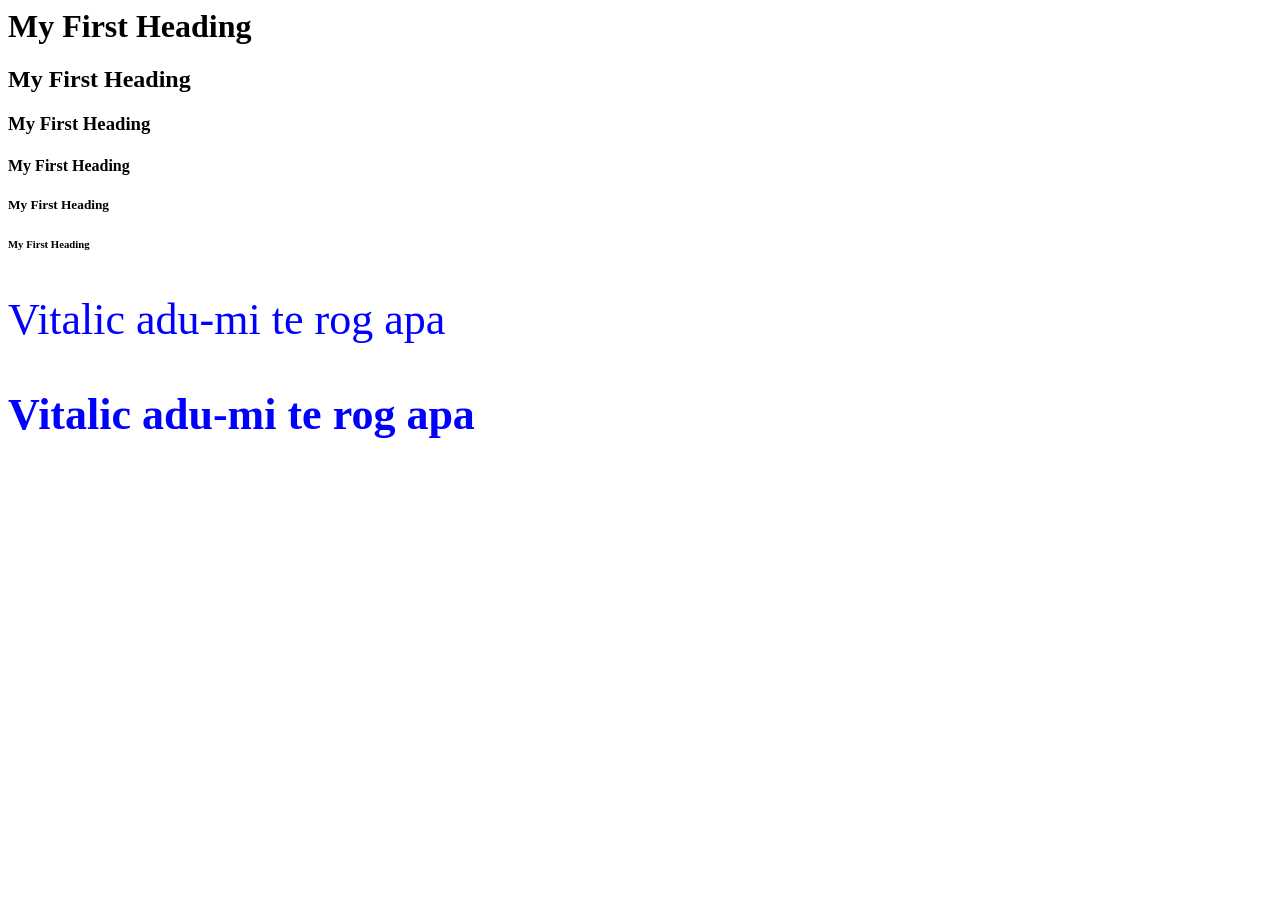
==== index.html @ 268a9c5b "creat 2 fisiere" ====
<html>
<head>
    <title>Page Title</title>
</head>
<body>

<h1>My First Heading</h1>
<h2>My First Heading</h2>
<h3>My First Heading</h3>
<h4>My First Heading</h4>
<h5>My First Heading</h5>
<h6>My First Heading</h6>



<div>
    <p style="color: blue; font-size: 44px;">Vitalic adu-mi te rog apa</p>
    <b style="color: blue; font-size: 44px;">Vitalic adu-mi te rog apa</b>

 </div>

</body>
</html>
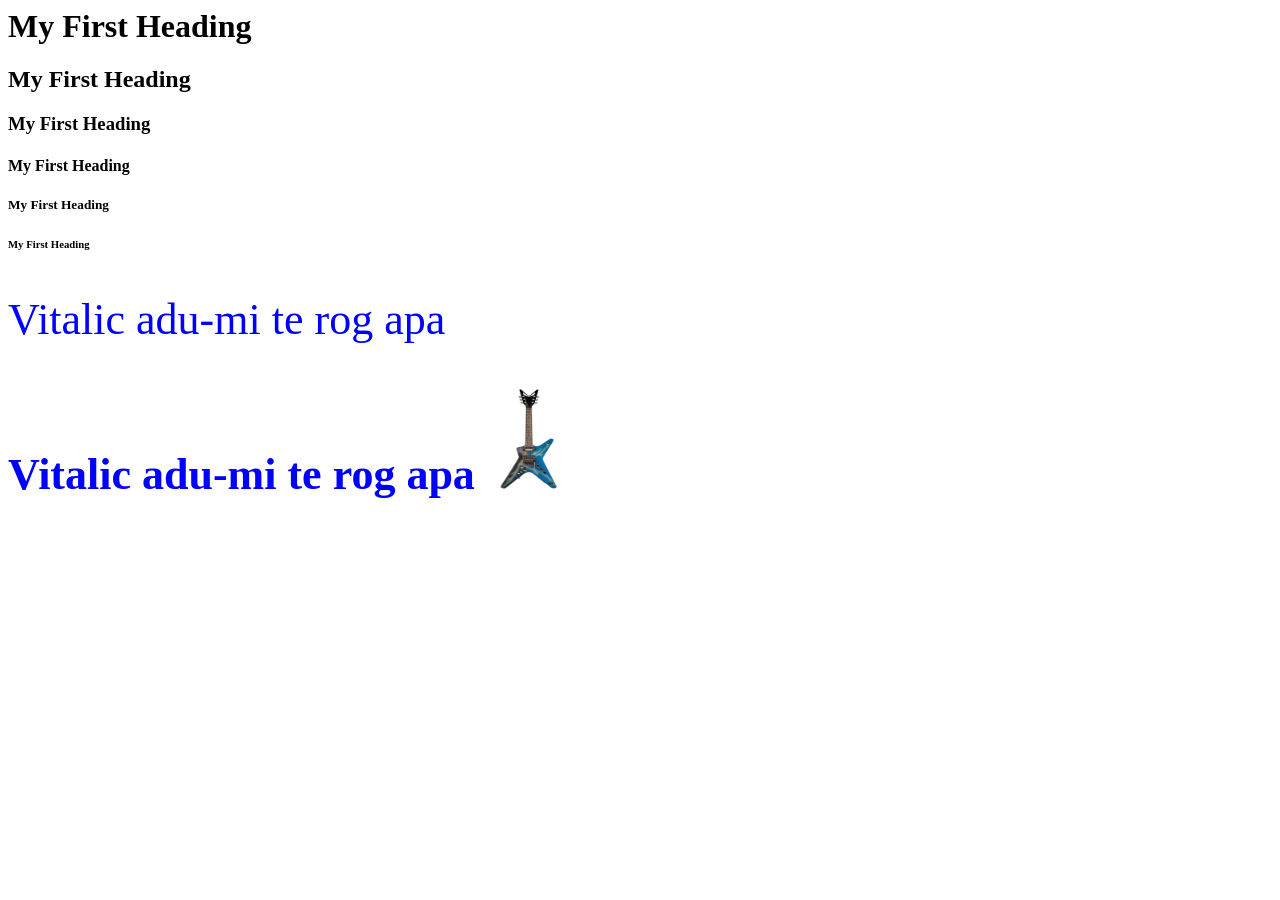
==== commit c78c70f6: "creat 2 fisiere" ====
--- a/index.html
+++ b/index.html
@@ -16,7 +16,7 @@
 <div>
     <p style="color: blue; font-size: 44px;">Vitalic adu-mi te rog apa</p>
     <b style="color: blue; font-size: 44px;">Vitalic adu-mi te rog apa</b>
-
+    <img src="img.png" alt="Italian Trulli" width="100" height="100">
  </div>
 
 </body>
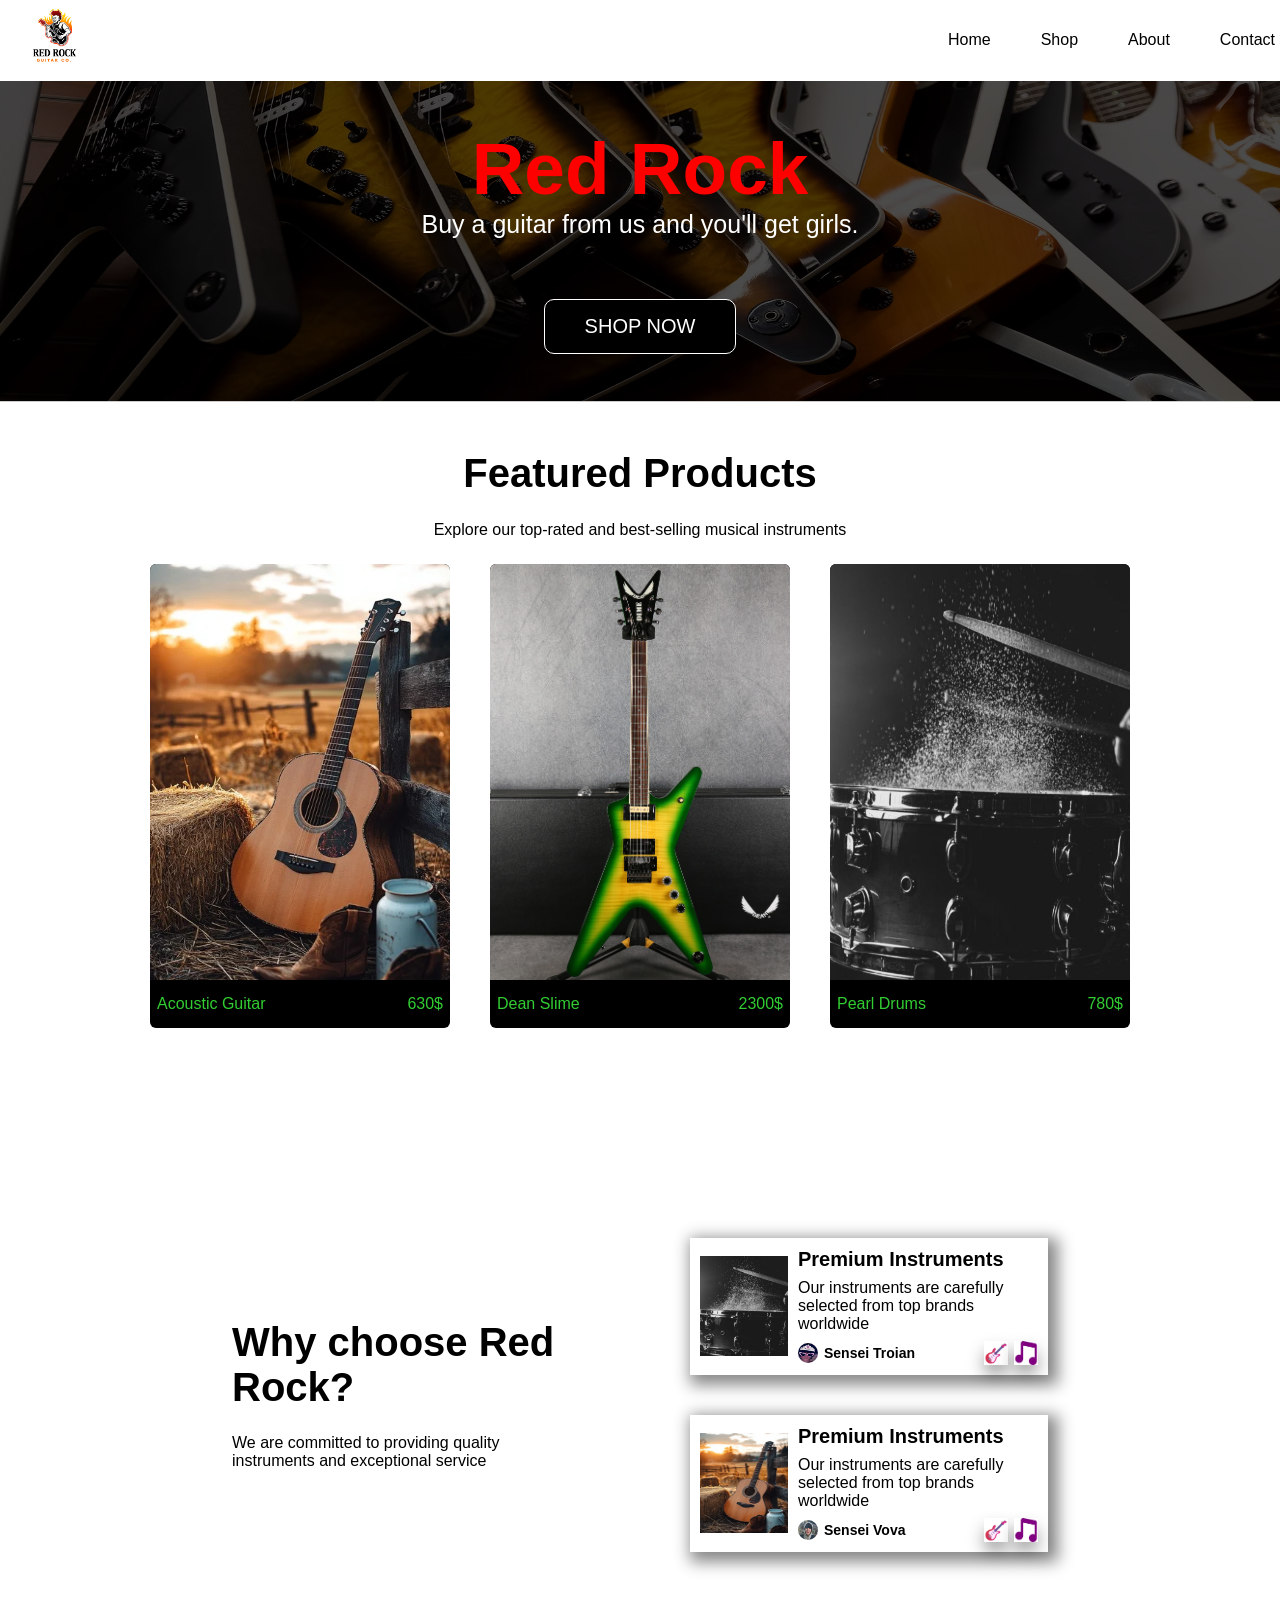
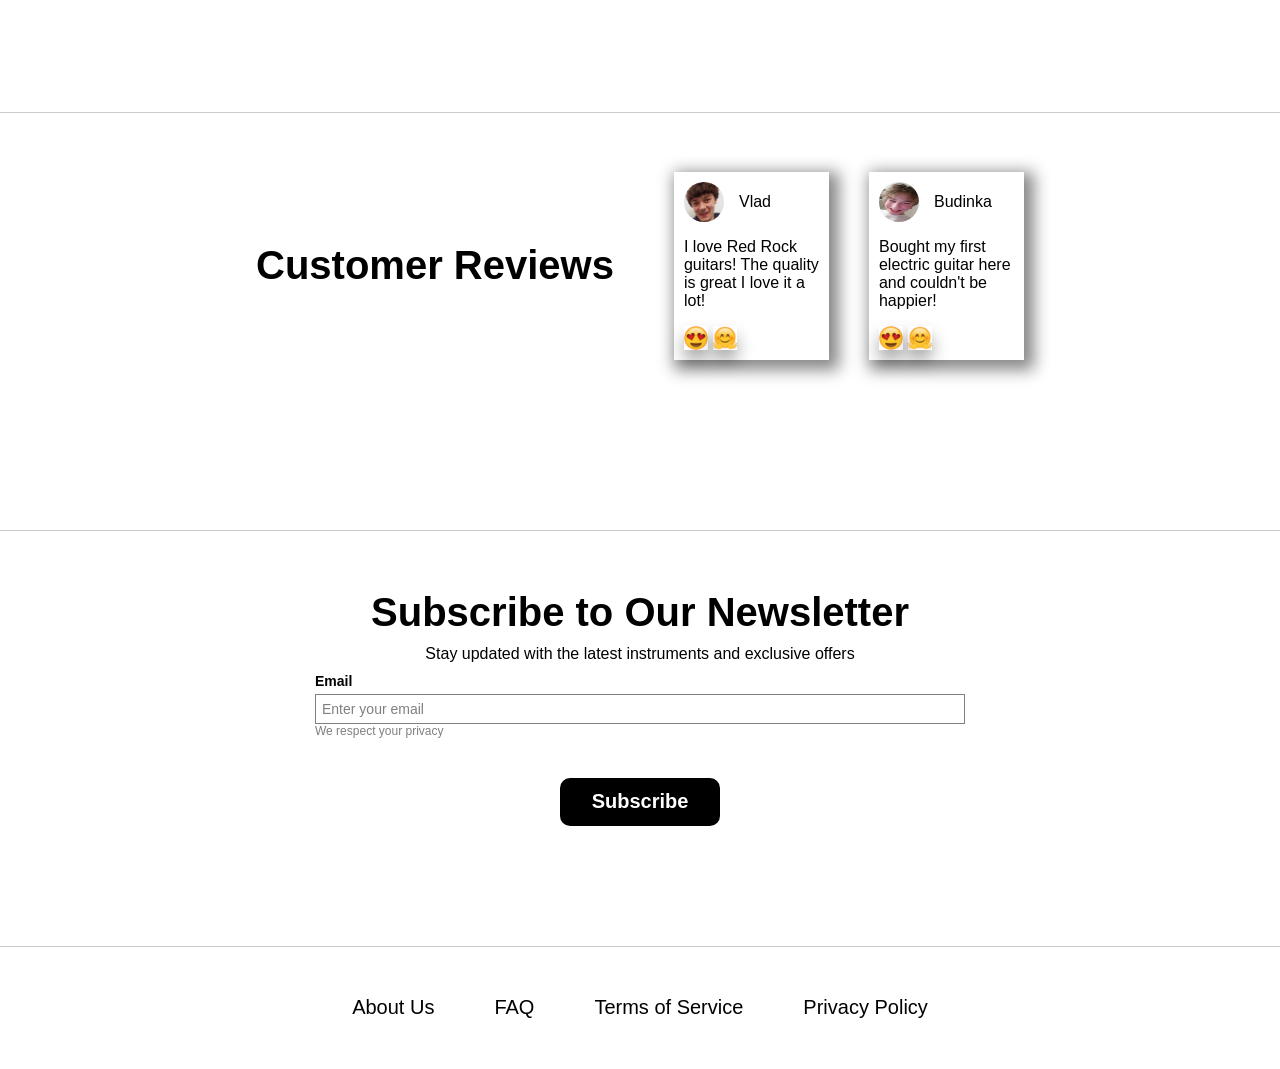
==== commit 9f8df218: "fixed" ====
--- a/index.html
+++ b/index.html
@@ -1,23 +1,177 @@
+<!DOCTYPE html>
 <html>
+
 <head>
-    <title>Page Title</title>
+    <meta charset="UTF-8">
+    <link rel="stylesheet" href="website/website.css">
 </head>
+
 <body>
+<div class="header">
+    <div class="logo">
+        <img src="website/logo.png" alt="logo missing">
+    </div>
+    <div class="menu">
+        <div>Home</div>
+        <div>Shop</div>
+        <div>About</div>
+        <div>Contact</div>
+    </div>
+</div>
 
-<h1>My First Heading</h1>
-<h2>My First Heading</h2>
-<h3>My First Heading</h3>
-<h4>My First Heading</h4>
-<h5>My First Heading</h5>
-<h6>My First Heading</h6>
+<div class="hero">
+    <img src="website/bckg.png" alt="nui">
+    <div class="black"></div>
+    <div class="ContainerText">
+        <div class="title">
+            Red Rock
+        </div>
+        <div class="subtitle">
+            Buy a guitar from us and you'll get girls.
+        </div>
+        <div class="button">
+            SHOP NOW
+        </div>
+    </div>
+</div>
+
+<div class="cards">
+    <div class="borter1"></div>
+    <div class="featured">Featured Products</div>
+    <div class="featured1">Explore our top-rated and best-selling musical instruments</div>
+    <div class="producte">
+        <div class="card">
+            <div>
+                <img class="boom" src="website/acousstic-gguitar.png" alt="NUI">
+            </div>
+            <div class="detali">
+                <div>Acoustic Guitar</div>
+                <div>630$</div>
+            </div>
+        </div>
+        <div class="card">
+            <div>
+                <img class="boom" src="website/DeanSlime.png" alt="NUI">
+            </div>
+            <div class="detali">
+                <div>Dean Slime</div>
+                <div>2300$</div>
+            </div>
+        </div>
+        <div class="card">
+            <div>
+                <img class="boom" src="website/tobe.png" alt="NUI">
+            </div>
+            <div class="detali">
+                <div>Pearl Drums</div>
+                <div>780$</div>
+            </div>
+        </div>
+    </div>
+</div>
+
+<div class="choose_red">
+    <div class="left">
+        <div class="up">Why choose Red Rock?</div>
+        <div class="down">We are committed to providing quality instruments and exceptional service</div>
+    </div>
+    <div class="right">
+        <div class="up_img">
+            <img src="website/tobe.png" alt="">
+            <div class="down_img_text">
+                <div class="instr">Premium Instruments</div>
+                <div class="desc">Our instruments are carefully selected from top brands worldwide</div>
+                <div class="container_name">
+                    <div class="container_lafel">
+                        <img class="man" src="website/troian.png" alt="">
+                        <div class="staff">Sensei Troian</div>
+                    </div>
+                    <div class="container_lafel">
+                        <img class="icon" src="website/guitr.png" alt="">
+                        <img class="icon" src="website/nota.png" alt="">
+                    </div>
+                </div>
+            </div>
+        </div>
+        <div class="up_img">
+            <img src="website/acousstic-gguitar.png" alt="">
+            <div class="down_img_text">
+                <div class="instr">Premium Instruments</div>
+                <div class="desc">Our instruments are carefully selected from top brands worldwide</div>
+                <div class="container_name">
+                    <div class="container_lafel">
+                        <img class="man" src="website/namiok2.png" alt="">
+                        <div class="staff">Sensei Vova</div>
+                    </div>
+                    <div class="container_lafel">
+                        <img class="icon" src="website/guitr.png" alt="">
+                        <img class="icon" src="website/nota.png" alt="">
+                    </div>
+                </div>
+            </div>
+        </div>
+    </div>
+</div>
+
+<div class="Customer_review">
+
+    <div class="borter"></div>
+    <div class="review">
+        Customer Reviews
+    </div>
+    <div class="review_text">
+        <div class="review_text2">
+            <div class="review_text3"    >
+                <div>
+                    <img class="budinka" src="website/Vlad.jpg" alt="">
+                </div>
+                <div>Vlad</div>
+            </div>
+            <div class="text55">I love Red Rock guitars! The quality is great I love it a lot!</div>
+            <div class="emoji">
+                <img class="emm" src="website/Heart_Eyes_Emoji_large.webp" alt="">
+                <img class="emm" src="website/Hugging_Face_Emoji_2028ce8b-c213-4d45-94aa-21e1a0842b4d_large.webp" alt="">
+            </div>
+        </div>
+        <div class="review_text2">
+            <div class="review_text3"    >
+                <div>
+                    <img class="budinka" src="website/budinka.jpg" alt="">
+                </div>
+                <div>Budinka</div>
+            </div>
+            <div class="text55">Bought my first electric guitar here and couldn't be happier!</div>
+            <div class="emoji">
+                <img class="emm" src="website/Heart_Eyes_Emoji_large.webp" alt="">
+                <img class="emm" src="website/Hugging_Face_Emoji_2028ce8b-c213-4d45-94aa-21e1a0842b4d_large.webp" alt="">
+            </div>
+        </div>
+    </div>
+</div>
+
+<div class="email">
+    <div class="borter4"></div>
+    <div  class="subscribe">Subscribe to Our Newsletter</div>
+    <div class="update">Stay updated with the latest instruments and exclusive offers</div>
+    <div class="mult">
+        <label class="email1" for="emailInput">Email</label>
+        <input id="emailInput" class="entergm" type="email" placeholder="Enter your email">
+        <div class="privacy">We respect your privacy</div>
+        <div class="subsc black1 ">Subscribe</div>
+    </div>
+</div>
+
+<div class="footer">
+    <div class="borter6"></div>
+    <div>About Us</div>
+    <div>FAQ</div>
+    <div>Terms of Service</div>
+    <div>Privacy Policy</div>
+</div>
+
+
+</body>
 
 
 
-<div>
-    <p style="color: blue; font-size: 44px;">Vitalic adu-mi te rog apa</p>
-    <b style="color: blue; font-size: 44px;">Vitalic adu-mi te rog apa</b>
-    <img src="img.png" alt="Italian Trulli" width="100" height="100">
- </div>
-
-</body>
 </html>
--- a/website/website.css
+++ b/website/website.css
@@ -0,0 +1,389 @@
+*, *::before, *::after{
+    box-sizing: border-box;
+}
+body{
+    margin: 0;
+    background: white;
+    font-family: 'Roboto', Arial, sans-serif;
+    overflow-x: hidden;
+}
+
+.header{
+    padding: 5px;
+    font-size: 16px;
+    display: flex;
+    align-items: center;
+    justify-content: space-between;
+    flex-direction: row;
+
+
+}
+
+.menu{
+    display: flex;
+    flex-direction: row;
+    gap: 50px;
+
+}
+
+.logo img{
+    height: auto;
+    width: 100px;
+}
+
+.hero{
+    position: relative;
+    background: black;
+    width: 100%;
+    height: auto;
+}
+
+.hero img{
+    display: block;
+    width: 100%;
+    height: 320px;
+}
+
+.black{
+    position: absolute;
+    inset: 0;
+    background: rgba(0, 0, 0, 0.7);
+}
+.title{
+    position: relative;
+    color: red;
+    z-index: 10;
+    font-size: 73px;
+    font-weight: bold;
+}
+
+.subtitle{
+    position: relative;
+    z-index: 10;
+    color: white;
+    font-size: 25px;
+}
+
+.ContainerText{
+    position: absolute;
+    inset: 0;
+    display: flex;
+    flex-direction: column;
+    justify-content: center;
+    align-items: center;
+
+}
+.button{
+    position: relative;
+    z-index: 10;
+    color: white;
+    display: flex;
+    justify-content: center;
+    align-items: center;
+    background: black;
+    font-size: 20px;
+    padding: 15px 40px;
+    border-radius: 10px;
+    margin-top: 60px;
+    border: solid 1px white;
+    cursor: pointer;
+}
+.cards{
+    position: relative;
+    display: flex;
+    flex-direction: column;
+    justify-content: center;
+    align-items: center;
+    gap: 25px;
+    padding: 50px 30px;
+
+}
+.featured{
+    font-size: 40px;
+    font-weight: bold;
+}
+.featured1{
+    font-size: 16px;
+}
+.producte{
+    display: flex;
+    flex-direction: row;
+    gap: 40px;
+    justify-content: center;
+    align-items: center;
+
+}
+.card{
+    display: flex;
+    flex-direction: column;
+    background: black;
+    border-radius: 6px;
+    overflow: hidden;
+    transition: transform .6s ease, box-shadow .6s ease;
+
+}
+.boom{
+    width: 300px;
+    height: 416px;
+    display: block;
+
+}
+.detali{
+    display: flex;
+    flex-direction: row;
+    color: limegreen;
+    justify-content: space-between;
+    padding: 15px 7px;
+}
+.card:hover{
+    transform: translateY(-5px)scale(1.01);
+}
+.choose_red{
+    display: flex;
+    flex-direction: row;
+    align-items: center;
+    gap: 100px;
+    justify-content: center;
+    padding: 60px 170px;
+    margin: 100px 0;
+}
+.up{
+    font-weight: bold;
+    font-size: 40px;
+    font-family: 'Roboto', Arial, sans-serif;
+}
+.down{
+    font-size: 16px;
+    font-family: 'Roboto', Arial, sans-serif;
+    width: 354px;
+}
+.right{
+    display: flex;
+    flex-direction: column;
+    justify-content: center;
+    align-items: center;
+    gap: 40px;
+    width: 358px;
+    background: white;
+
+}
+.up_img{
+    display: flex;
+    flex-direction: row;
+    justify-content: center;
+    align-items: center;
+    gap: 10px;
+    box-shadow: 5px 5px 15px 5px #888888;
+    padding: 10px;
+}
+.down_img_text{
+    display: flex;
+    flex-direction: column;
+    justify-content: center;
+    gap: 8px;
+}
+.instr{
+    font-size: 20px;
+    font-weight: bold;
+    font-family: 'Roboto', Arial, sans-serif;
+}
+.desc{
+    font-size: 16px;
+    font-family: 'Roboto', Arial, sans-serif;
+}
+.container_lafel{
+    display: flex;
+    gap: 6px;
+    align-items: center;
+    flex-direction: row;
+}
+.up_img img{
+    height: 100px;
+    width: 88px;
+    flex-shrink: 0;
+}
+.man{
+    border-radius: 50%;
+    width: 20px!important;
+    height: 20px!important;
+}
+.staff{
+    font-size: 14px;
+    font-weight: bold;
+}
+.icon{
+    width: 24px!important;
+    height: 24px!important;
+    box-shadow: 0 10px 20px -5px black!important;
+
+}
+.container_name{
+    display: flex;
+    flex-direction: row;
+    justify-content: space-between;
+    align-items: center;
+    width: 100%;
+}
+.left{
+    width: 358px;
+    display: flex;
+    gap: 24px;
+    flex-direction: column;
+}
+.review{
+    font-size: 40px;
+    font-weight: bold;
+}
+.Customer_review{
+    position: relative;
+    display: flex;
+    flex-direction: row;
+    justify-content: center;
+    align-items: center;
+    padding: 60px 170px;
+    gap: 60px;
+}
+.review_text{
+    display: flex;
+    flex-direction: row;
+    gap: 40px;
+
+}
+.budinka{
+    display: flex;
+    height: 40px;
+    width: 40px;
+    border-radius: 50%;
+}
+.text55{
+    font-size: 16px;
+    width: 135px;
+}
+.emoji{
+    display: flex;
+    flex-direction: row;
+    gap: 5px;
+}
+.emm{
+    height: 24px;
+    width: 24px;
+    box-shadow: 0 10px 20px -5px black!important;
+}
+.review_text2{
+    display: flex;
+    box-shadow: 5px 5px 15px 5px #888888;
+    padding: 10px;
+    flex-direction: column;
+    gap: 16px;
+}
+.review_text3{
+    display: flex;
+    flex-direction: row;
+    align-items: center;
+    gap: 15px;
+}
+.borter,
+.borter1,
+.borter2,
+.borter4,
+.borter6{
+    position: absolute;
+    top: 0;
+    left: 0;
+    width: 100%;
+    height: 0;
+    border: none;
+    border-top: 1px solid rgba(0, 0, 0, 0.2);
+    margin: 0;
+}
+.email{
+    position: relative;
+    display: flex;
+    flex-direction: column;
+    margin-top: 110px;
+    padding: 60px 0;
+    gap: 10px;
+    justify-content: center;
+}
+.subscribe{
+    display: flex;
+    font-weight: bold;
+    font-size: 40px;
+    padding: 0px 100px;
+    place-content: center;
+
+}
+.update{
+    display: flex;
+    font-size: 16px;
+    place-content: center;
+}
+.email1{
+    align-self: center;
+    width: 650px;
+    font-weight: bold;
+    font-size: 14px;
+}
+.entergm{
+    align-self: center;
+    width: 650px;
+    font-size: 14px;
+    color: black;
+    border: grey solid 1px;
+    padding: 6px;
+    margin-top: 5px;
+    box-sizing: border-box;
+    font-family: inherit;
+    background: white;
+    outline: none;
+}
+.entergm::placeholder{
+    color: rgba(0, 0, 0, 0.5);
+}
+.entergm:focus{
+    border-color: #555;
+}
+.subsc{
+    display: flex;
+    font-size: 16px;
+    font-weight: bold;
+    color: red;
+}
+.black1{
+    color: white;
+    display: flex;
+    justify-content: center;
+    align-items: center;
+    background: black;
+    font-size: 20px;
+    border-radius: 10px;
+    margin-top: 40px;
+    width: 160px;
+    height: 48px;
+    cursor: pointer;
+}
+.mult{
+    display: flex;
+    justify-content: center;
+    align-items: center;
+    flex-direction: column;
+    place-content: center;
+}
+.privacy{
+    align-self: center;
+    width: 650px;
+    font-size: 12px;
+    color: rgba(0, 0, 0, 0.5);
+}
+
+.footer{
+    position: relative;
+    display: flex;
+    flex-direction: row;
+    justify-content: center;
+    gap: 60px;
+    margin-top: 60px;
+    padding: 50px 0;
+    font-weight: 400;
+    font-size: 20px;
+}
